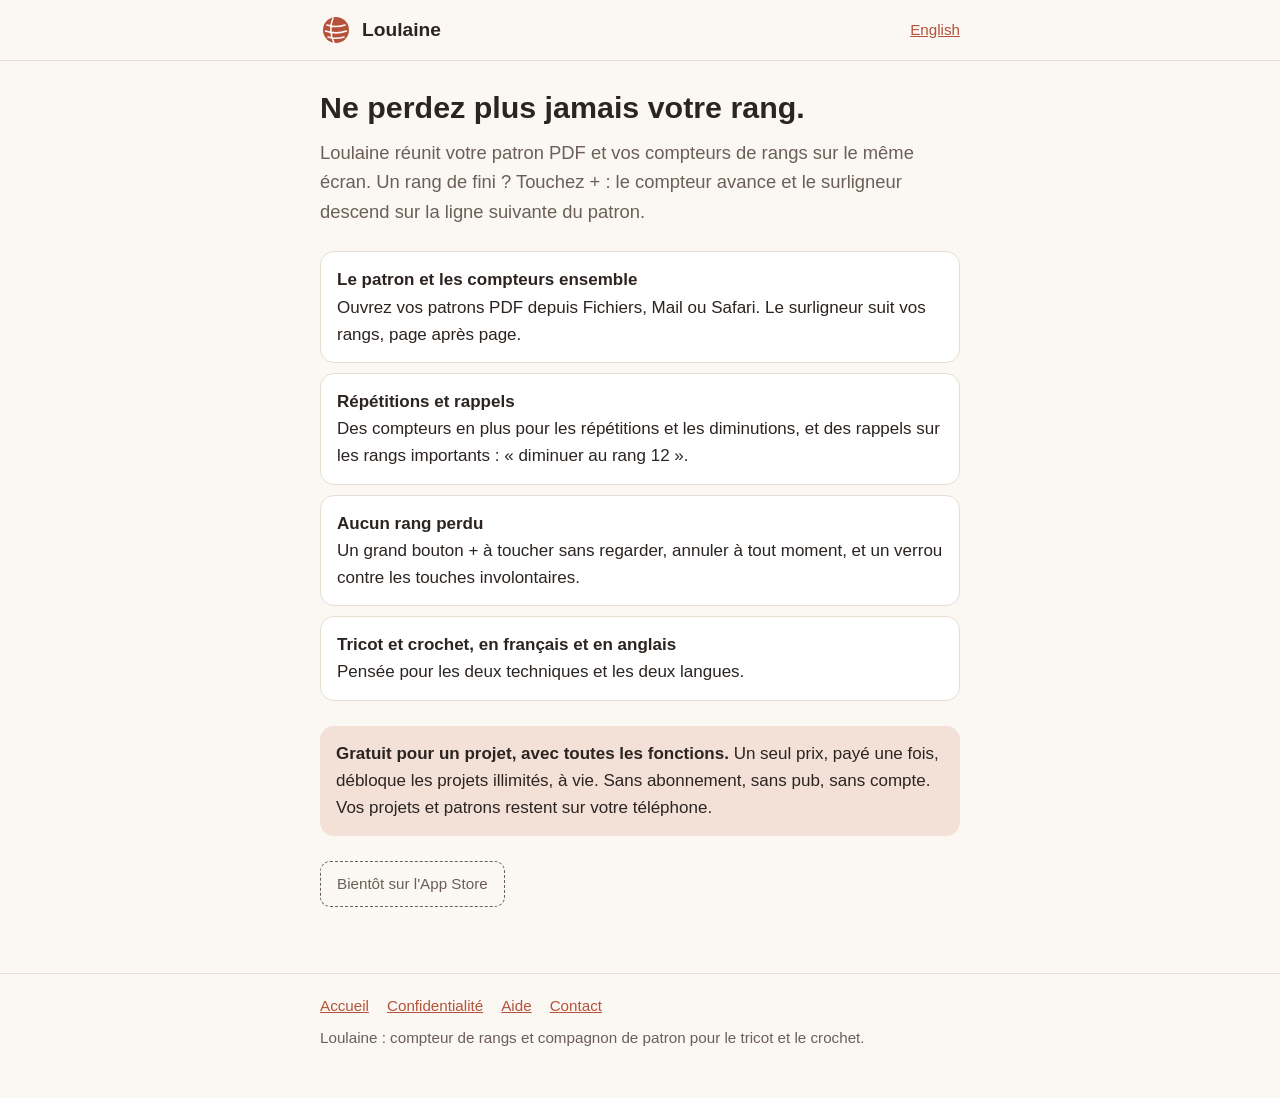
==== loulaine/fr/index.html @ 70e85526 "Ardoise Studio site: Loulaine pages (home, privacy, support, EN/FR)" ====
<!doctype html>
<html lang="fr">
<head>
<meta charset="utf-8">
<meta name="viewport" content="width=device-width, initial-scale=1">
<title>Loulaine : compteur de rangs et patron PDF pour le tricot et le crochet</title>
<meta name="description" content="Votre patron PDF et vos compteurs de rangs sur le même écran. Payé une fois, sans abonnement, sans pub, sans compte.">
<link rel="canonical" href="https://ardoise-studio.github.io/loulaine/fr/">
<link rel="alternate" hreflang="en" href="https://ardoise-studio.github.io/loulaine/">
<link rel="alternate" hreflang="fr" href="https://ardoise-studio.github.io/loulaine/fr/">
<link rel="alternate" hreflang="x-default" href="https://ardoise-studio.github.io/loulaine/">
<link rel="stylesheet" href="../style.css">
</head>
<body>
<header class="site"><div class="wrap">
<a class="brand" href="../fr/"><svg viewBox="0 0 32 32" aria-hidden="true"><circle cx="16" cy="16" r="13" fill="var(--accent)"/><path d="M7 11c6 2 12 2 18 0M5.5 17c7 2.5 14 2.5 21 0M8 23c5 1.6 11 1.6 16 0M13 4c-3 7-3 17 1 25" fill="none" stroke="var(--bg)" stroke-width="1.6" stroke-linecap="round"/></svg><span>Loulaine</span></a>
<a class="lang" href="../" hreflang="en" lang="en">English</a>
</div></header>
<main><div class="wrap">
<h1>Ne perdez plus jamais votre rang.</h1>
<p class="lead">Loulaine réunit votre patron PDF et vos compteurs de rangs sur le même écran. Un rang de fini ? Touchez + :
le compteur avance et le surligneur descend sur la ligne suivante du patron.</p>
<ul class="features">
<li><strong>Le patron et les compteurs ensemble</strong>Ouvrez vos patrons PDF depuis Fichiers, Mail ou Safari. Le surligneur suit vos rangs, page après page.</li>
<li><strong>Répétitions et rappels</strong>Des compteurs en plus pour les répétitions et les diminutions, et des rappels sur les rangs importants : « diminuer au rang 12 ».</li>
<li><strong>Aucun rang perdu</strong>Un grand bouton + à toucher sans regarder, annuler à tout moment, et un verrou contre les touches involontaires.</li>
<li><strong>Tricot et crochet, en français et en anglais</strong>Pensée pour les deux techniques et les deux langues.</li>
</ul>
<p class="price"><strong>Gratuit pour un projet, avec toutes les fonctions.</strong> Un seul prix, payé une fois, débloque
les projets illimités, à vie. Sans abonnement, sans pub, sans compte. Vos projets et patrons restent sur votre téléphone.</p>
<div class="badges"><span class="badge">Bientôt sur l'App Store</span></div>

</div></main>
<footer class="site"><div class="wrap">
<nav><a href="../fr/">Accueil</a><a href="../fr/privacy/">Confidentialité</a><a href="../fr/support/">Aide</a><a href="mailto:hello.ardoisestudio+loulaine@gmail.com">Contact</a></nav>
<p>Loulaine : compteur de rangs et compagnon de patron pour le tricot et le crochet.</p>
</div></footer>
</body>
</html>
---- loulaine/style.css ----
/* Loulaine — one small stylesheet, no external fonts, no trackers. */
:root {
  --bg: #fbf7f2;
  --surface: #ffffff;
  --text: #2b2420;
  --muted: #6b5f57;
  --accent: #b5523b;
  --accent-soft: #f3e1d8;
  --line: #e7ddd3;
  color-scheme: light dark;
}
@media (prefers-color-scheme: dark) {
  :root {
    --bg: #1d1916;
    --surface: #26211d;
    --text: #f2ebe4;
    --muted: #b9aca1;
    --accent: #e58a6f;
    --accent-soft: #3a2a23;
    --line: #3a322c;
  }
}
* { box-sizing: border-box; }
html { -webkit-text-size-adjust: 100%; }
body {
  margin: 0;
  background: var(--bg);
  color: var(--text);
  font: 17px/1.6 -apple-system, BlinkMacSystemFont, "Segoe UI", Roboto, "Helvetica Neue", Arial, sans-serif;
}
.wrap { max-width: 42rem; margin: 0 auto; padding: 0 16px; }
header.site { border-bottom: 1px solid var(--line); }
header.site .wrap { display: flex; align-items: center; justify-content: space-between; gap: 12px; padding-top: 14px; padding-bottom: 14px; }
.brand { display: flex; align-items: center; gap: 10px; color: var(--text); text-decoration: none; font-weight: 700; font-size: 1.2rem; }
.brand svg { width: 32px; height: 32px; flex: none; }
.lang { font-size: .95rem; color: var(--accent); }
main { padding: 28px 0 40px; }
h1 { font-size: 1.9rem; line-height: 1.2; margin: 0 0 .4em; }
h2 { font-size: 1.2rem; margin: 1.8em 0 .4em; }
p, ul { margin: 0 0 1em; }
ul { padding-left: 1.2em; }
li { margin-bottom: .35em; }
a { color: var(--accent); }
.lead { font-size: 1.15rem; color: var(--muted); }
.features { list-style: none; padding: 0; margin: 1.5em 0; }
.features li { background: var(--surface); border: 1px solid var(--line); border-radius: 14px; padding: 14px 16px; margin-bottom: 10px; }
.features strong { display: block; }
.badges { display: flex; flex-wrap: wrap; gap: 10px; margin: 1.5em 0; }
.badge { display: inline-block; padding: 10px 16px; border-radius: 10px; border: 1px dashed var(--muted); color: var(--muted); font-size: .95rem; }
.price { background: var(--accent-soft); border-radius: 14px; padding: 14px 16px; }
.meta { color: var(--muted); font-size: .95rem; }
details { background: var(--surface); border: 1px solid var(--line); border-radius: 14px; padding: 12px 16px; margin-bottom: 10px; }
summary { cursor: pointer; font-weight: 600; }
details[open] summary { margin-bottom: .5em; }
.email { overflow-wrap: anywhere; }
footer.site { border-top: 1px solid var(--line); padding: 20px 0 32px; font-size: .95rem; color: var(--muted); }
footer.site nav { display: flex; flex-wrap: wrap; gap: 6px 18px; margin-bottom: 8px; }
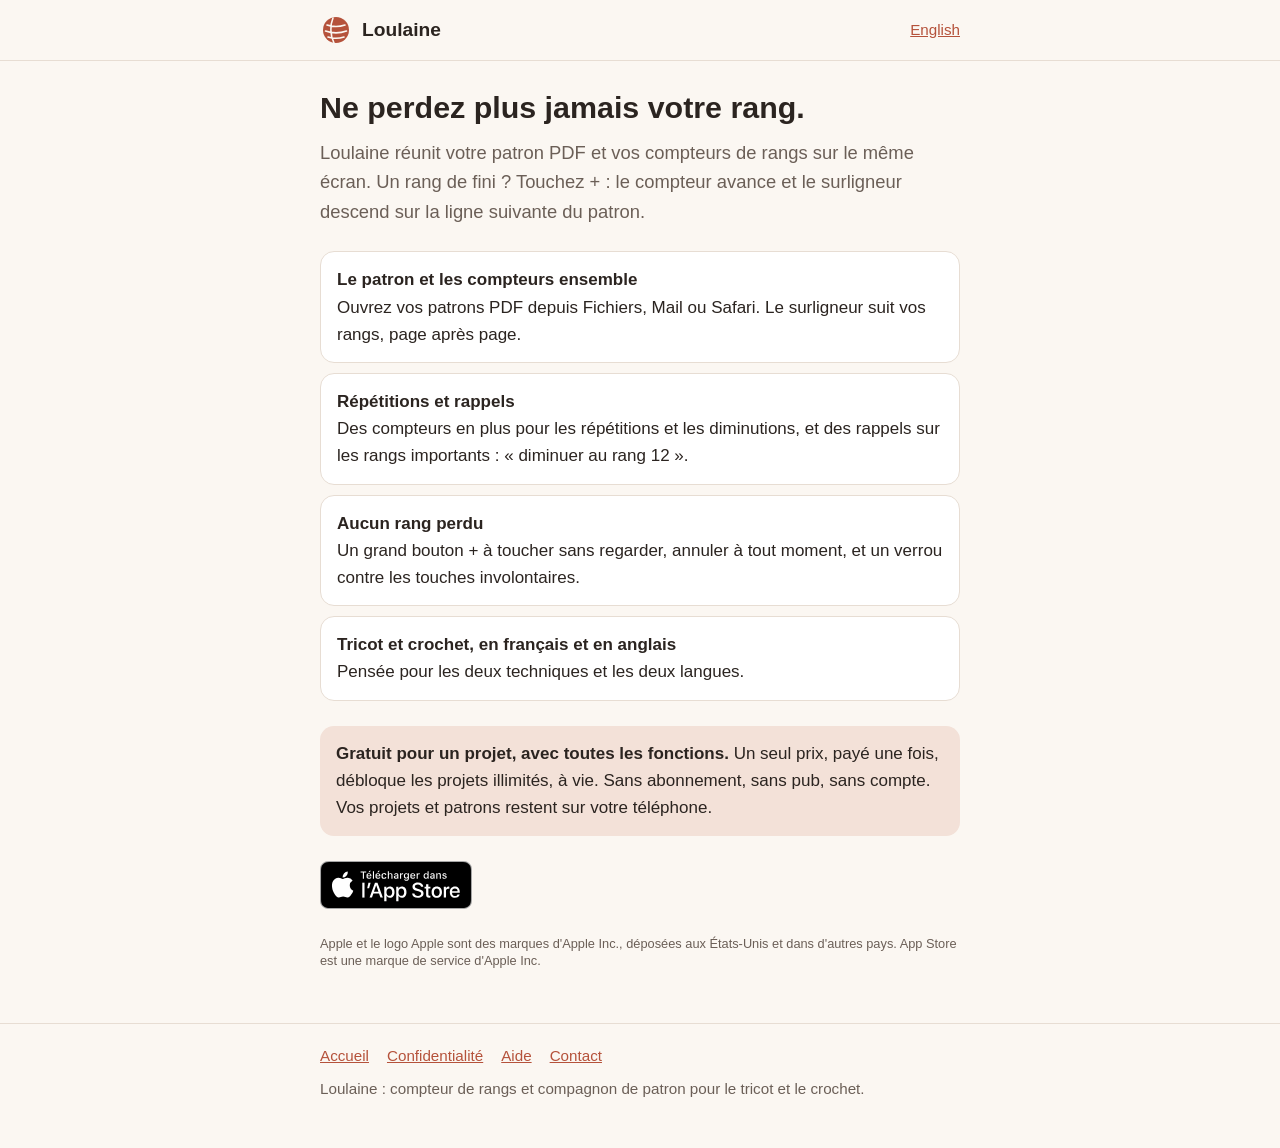
==== commit 68139d16: "loulaine: official App Store badge (EN/FR) linking to the live app" ====
--- a/loulaine/fr/index.html
+++ b/loulaine/fr/index.html
@@ -28,7 +28,8 @@
 </ul>
 <p class="price"><strong>Gratuit pour un projet, avec toutes les fonctions.</strong> Un seul prix, payé une fois, débloque
 les projets illimités, à vie. Sans abonnement, sans pub, sans compte. Vos projets et patrons restent sur votre téléphone.</p>
-<div class="badges"><span class="badge">Bientôt sur l'App Store</span></div>
+<div class="badges"><a class="store" href="https://apps.apple.com/app/id6832456726"><img src="../img/app-store-fr.svg" width="152" height="48" alt="Télécharger dans l'App Store"></a></div>
+<p class="legal">Apple et le logo Apple sont des marques d'Apple Inc., déposées aux États-Unis et dans d'autres pays. App Store est une marque de service d'Apple Inc.</p>
 
 </div></main>
 <footer class="site"><div class="wrap">
--- a/loulaine/style.css
+++ b/loulaine/style.css
@@ -46,7 +46,10 @@
 .features li { background: var(--surface); border: 1px solid var(--line); border-radius: 14px; padding: 14px 16px; margin-bottom: 10px; }
 .features strong { display: block; }
 .badges { display: flex; flex-wrap: wrap; gap: 10px; margin: 1.5em 0; }
-.badge { display: inline-block; padding: 10px 16px; border-radius: 10px; border: 1px dashed var(--muted); color: var(--muted); font-size: .95rem; }
+/* Apple badge rules: official artwork unmodified, height >= 40 px, clear space >= 1/4 of its height (12 px). */
+.store { display: inline-block; padding: 12px; margin: -12px; line-height: 0; }
+.store img { display: block; height: 48px; width: auto; }
+.legal { color: var(--muted); font-size: .8rem; line-height: 1.4; }
 .price { background: var(--accent-soft); border-radius: 14px; padding: 14px 16px; }
 .meta { color: var(--muted); font-size: .95rem; }
 details { background: var(--surface); border: 1px solid var(--line); border-radius: 14px; padding: 12px 16px; margin-bottom: 10px; }
